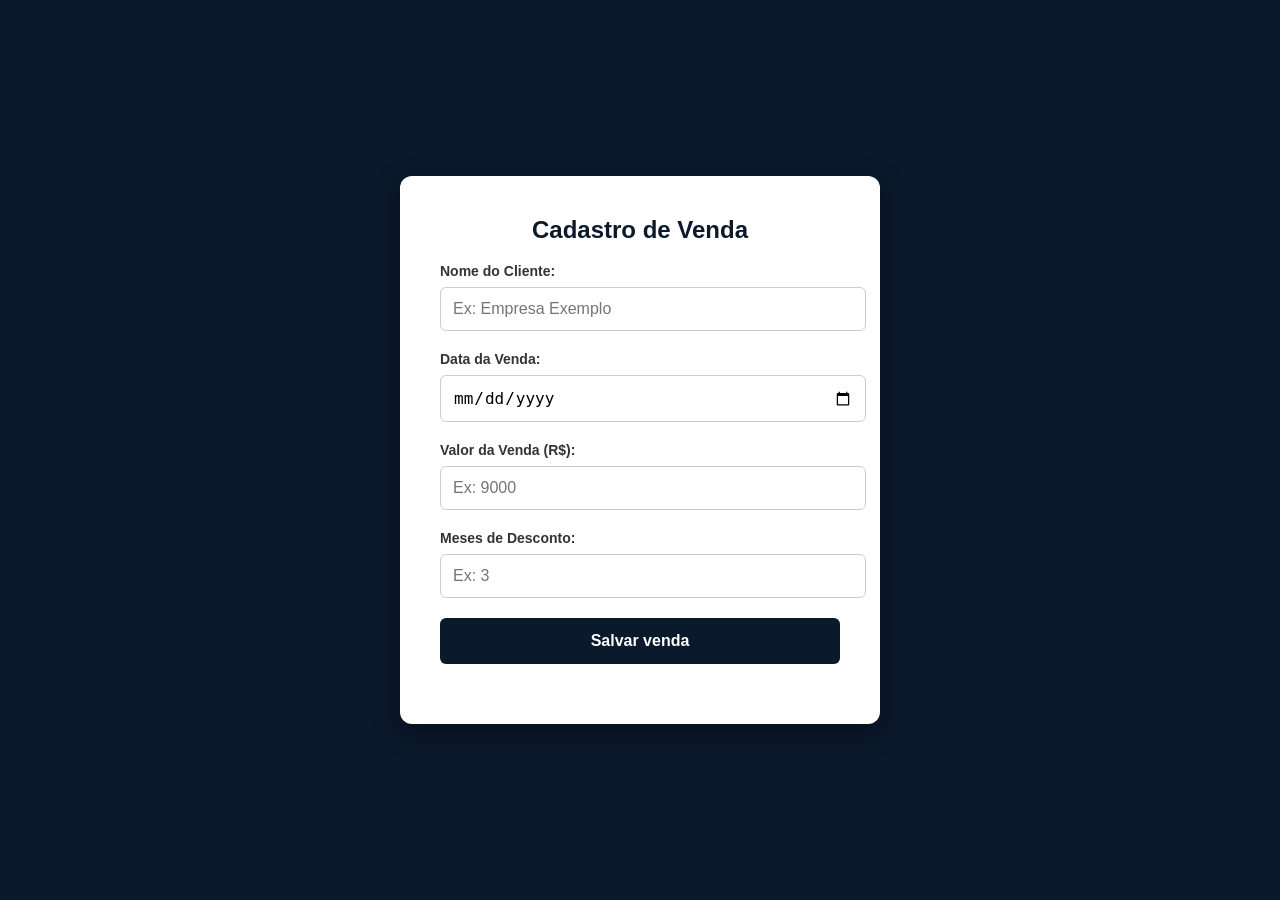
==== cadastroVenda.html @ d60046ad "automação dados dashboard com localhost" ====
<!DOCTYPE html>
<html lang="pt-BR">
<head>
    <meta charset="UTF-8">
    <meta name="viewport" content="width=device-width, initial-scale=1.0">
    <title>Painel de Vendas</title>
    <!-- Conectando a pintura e o design -->
    <link rel="stylesheet" href="style.css">
</head>
<body>
    
    <div class="painel-sistema">
        <h2>Cadastro de Venda</h2>
        
        <!-- Campo para o nome do cliente -->
        <label>Nome do Cliente:</label>
        <input type="text" id="nome-cliente" placeholder="Ex: Empresa Exemplo">

        <!-- Campo para a data da venda -->
        <label>Data da Venda:</label>
        <input type="date" id="data-venda">

        <!-- Campo para o valor financeiro -->
        <label>Valor da Venda (R$):</label>
        <input type="number" id="valor-da-venda" placeholder="Ex: 9000">

        <!-- Campo para meses de desconto -->
        <label>Meses de Desconto:</label>
        <input type="number" id="meses-desconto" placeholder="Ex: 3">
        
        <!-- O gatilho para rodar a conta -->
        <button id="botao-salvar">Salvar venda</button>
        
        <!-- Quadro de avisos para o resultado -->
        <p id="texto-resultado"></p>
    </div>

    <!-- Conectando o cérebro/motor matemático -->
    <script src="script.js"></script>
</body>
</html>
---- style.css ----
/* 1. CONFIGURAÇÃO GERAL DA PÁGINA */
body {
    background-color: #0b192c; /* O azul marinho escuro elegante */
    font-family: 'Segoe UI', Tahoma, Geneva, Verdana, sans-serif; /* Fonte moderna e limpa */
    display: flex; /* Essas 3 linhas centralizam tudo perfeitamente no meio da tela */
    justify-content: center;
    align-items: center;
    height: 100vh; /* Faz a tela ocupar 100% da altura do monitor */
    margin: 0;
}

/* 2. A CAIXA BRANCA PRINCIPAL (Nosso Painel) */
.painel-sistema {
    background-color: #ffffff; /* Fundo branco minimalista */
    padding: 40px; /* Espaço interno para não ficar espremido */
    border-radius: 12px; /* Deixa as bordas arredondadas (visual moderno) */
    box-shadow: 0 8px 24px rgba(0, 0, 0, 0.4); /* Uma sombra suave flutuante */
    width: 100%;
    max-width: 400px; /* Não deixa a caixa ficar larga demais em telas grandes */
}

/* 3. TÍTULOS E TEXTOS */
h2 {
    text-align: center;
    color: #0b192c; /* Título em azul escuro */
    margin-top: 0;
}

label {
    display: block; /* Coloca o texto em cima do campo de digitação */
    margin-bottom: 8px;
    font-weight: bold;
    color: #333333;
    font-size: 14px;
}

/* 4. OS CAMPOS DE DIGITAÇÃO */
input {
    width: 100%; /* Ocupa toda a largura da caixa branca */
    padding: 12px;
    margin-bottom: 20px;
    border: 1.5px solid #cccccc; /* Bordinha cinza clara */
    border-radius: 6px;
    font-size: 16px;
    outline: none; /* Tira aquela borda feia padrão do navegador */
}

/* Efeito quando para quando clicar dentro do campo para digitar */
input:focus {
    border-color: #0b192c; /* A borda fica azul marinho para destacar */
}

/* 5. OS BOTÕES */
button {
    width: 100%;
    padding: 14px;
    background-color: #0b192c; /* Fundo azul marinho */
    color: #ffffff; /* Letra branca */
    border: none;
    border-radius: 6px;
    font-size: 16px;
    font-weight: bold;
    cursor: pointer; /* Transforma o mouse numa mãozinha */
    transition: 0.3s; /* Faz a mudança de cor ao passar o mouse ser suave */
}

/* Efeito quando passar o mouse em cima do botão */
button:hover {
    background-color: #1a365d; /* Um azul um pouquinho mais claro */
}

/* 6. LINKS E TEXTOS EXTRAS (Como o link de login e o resultado) */
p {
    text-align: center;
    margin-top: 20px;
    font-size: 14px;
}

a {
    color: #0b192c;
    text-decoration: none; /* Tira o sublinhado clássico de link */
    font-weight: bold;
}

a:hover {
    text-decoration: underline; /* Coloca o sublinhado só ao passar o mouse */
}
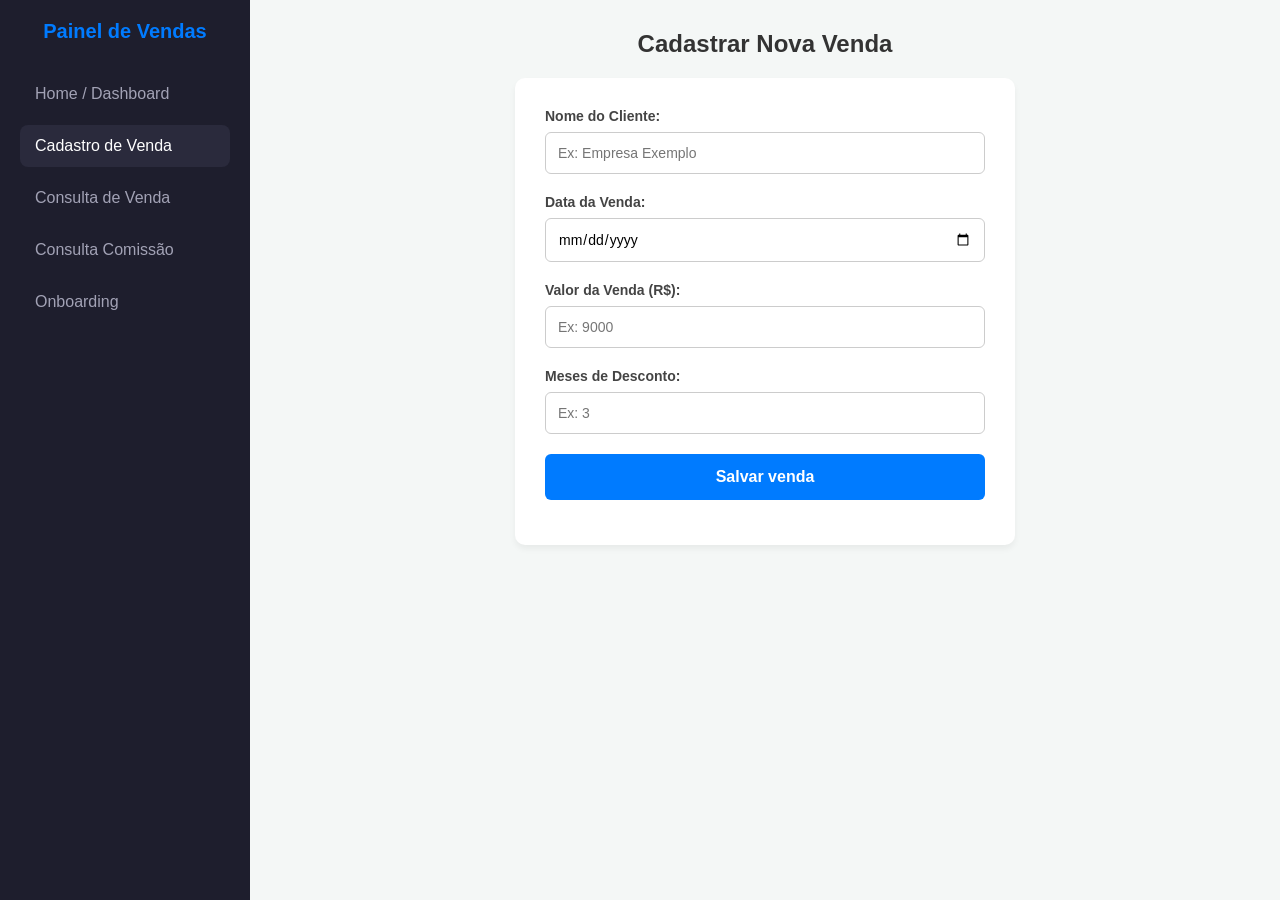
==== commit 1ed68449: "Tela de cadastro de venda" ====
--- a/cadastroVenda.html
+++ b/cadastroVenda.html
@@ -3,39 +3,168 @@
 <head>
     <meta charset="UTF-8">
     <meta name="viewport" content="width=device-width, initial-scale=1.0">
-    <title>Painel de Vendas</title>
-    <!-- Conectando a pintura e o design -->
-    <link rel="stylesheet" href="style.css">
+    <title>Cadastro de Venda</title>
+    <style>
+        * {
+            margin: 0;
+            padding: 0;
+            box-sizing: border-box;
+            font-family: Arial, sans-serif;
+        }
+
+        body {
+            display: flex;
+            height: 100vh;
+            background-color: #f4f7f6;
+        }
+
+        /* Menu Lateral (Exatamente igual ao Dash) */
+        aside {
+            width: 250px;
+            background-color: #1e1e2d;
+            color: #fff;
+            display: flex;
+            flex-direction: column;
+            padding: 20px;
+        }
+
+        aside h2 {
+            font-size: 20px;
+            margin-bottom: 30px;
+            text-align: center;
+            color: #007BFF; /* Mudei para Azul aqui também! */
+        }
+
+        aside a {
+            color: #a2a2b5;
+            text-decoration: none;
+            padding: 12px 15px;
+            border-radius: 8px;
+            margin-bottom: 10px;
+            transition: 0.3s;
+        }
+
+        aside a:hover, aside a.active {
+            background-color: #2a2a3c;
+            color: #fff;
+        }
+
+        /* Conteúdo Principal */
+        main {
+            flex: 1;
+            padding: 30px;
+            overflow-y: auto;
+        }
+
+        header h1 {
+            font-size: 24px;
+            color: #333;
+            margin-bottom: 20px;
+            text-align: center; /* <-- Adicionado para centralizar o texto do título */
+        }
+
+        /* Caixa Branca */
+        .box {
+            background: #fff;
+            padding: 30px;
+            border-radius: 10px;
+            box-shadow: 0 4px 6px rgba(0,0,0,0.05);
+            max-width: 500px; 
+            width: 100%; /* <-- Garante que a caixa não vai encolher */
+            margin: 0 auto; /* <-- O TRUQUE MÁGICO: Centraliza a caixa no meio da tela! */
+        }
+
+        /* Estilos do Formulário */
+        label {
+            display: block;
+            margin-bottom: 8px;
+            font-weight: bold;
+            color: #444;
+            font-size: 14px;
+        }
+
+        input {
+            width: 100%;
+            padding: 12px;
+            margin-bottom: 20px;
+            border: 1px solid #ccc;
+            border-radius: 6px;
+            font-size: 14px;
+            outline: none;
+        }
+
+        input:focus {
+            border-color: #007BFF;
+        }
+
+        button {
+            width: 100%;
+            padding: 14px;
+            background-color: #007BFF; /* Botão Azul */
+            color: #ffffff;
+            border: none;
+            border-radius: 6px;
+            font-size: 16px;
+            font-weight: bold;
+            cursor: pointer;
+            transition: 0.3s;
+        }
+
+        button:hover {
+            background-color: #0056b3;
+        }
+        
+        #texto-resultado {
+            text-align: center;
+            margin-top: 15px;
+            font-weight: bold;
+            color: #28a745;
+        }
+    </style>
 </head>
 <body>
-    
-    <div class="painel-sistema">
-        <h2>Cadastro de Venda</h2>
+
+    <!-- Menu Lateral -->
+    <aside>
+        <h2>Painel de Vendas</h2>
+        <!-- Voltei o link para o dash.html -->
+        <a href="dash.html">Home / Dashboard</a> 
         
-        <!-- Campo para o nome do cliente -->
-        <label>Nome do Cliente:</label>
-        <input type="text" id="nome-cliente" placeholder="Ex: Empresa Exemplo">
+        <!-- Agora o ativo é a página de cadastro -->
+        <a href="cadastroVenda.html" class="active">Cadastro de Venda</a> 
+        <a href="#">Consulta de Venda</a>
+        <a href="#">Consulta Comissão</a>
+        <a href="#">Onboarding</a>
+    </aside>
 
-        <!-- Campo para a data da venda -->
-        <label>Data da Venda:</label>
-        <input type="date" id="data-venda">
+    <!-- Conteúdo Principal -->
+    <main>
+        <header>
+            <h1>Cadastrar Nova Venda</h1>
+        </header>
 
-        <!-- Campo para o valor financeiro -->
-        <label>Valor da Venda (R$):</label>
-        <input type="number" id="valor-da-venda" placeholder="Ex: 9000">
+        <!-- A caixa branca com o formulário dentro -->
+        <div class="box">
+            <label>Nome do Cliente:</label>
+            <input type="text" id="nome-cliente" placeholder="Ex: Empresa Exemplo">
 
-        <!-- Campo para meses de desconto -->
-        <label>Meses de Desconto:</label>
-        <input type="number" id="meses-desconto" placeholder="Ex: 3">
-        
-        <!-- O gatilho para rodar a conta -->
-        <button id="botao-salvar">Salvar venda</button>
-        
-        <!-- Quadro de avisos para o resultado -->
-        <p id="texto-resultado"></p>
-    </div>
+            <label>Data da Venda:</label>
+            <input type="date" id="data-venda">
 
-    <!-- Conectando o cérebro/motor matemático -->
+            <label>Valor da Venda (R$):</label>
+            <input type="number" id="valor-da-venda" placeholder="Ex: 9000">
+
+            <label>Meses de Desconto:</label>
+            <input type="number" id="meses-desconto" placeholder="Ex: 3">
+            
+            <button id="botao-salvar">Salvar venda</button>
+            
+            <p id="texto-resultado"></p>
+        </div>
+    </main>
+
+    <!-- Puxa o seu script para o botão funcionar -->
     <script src="script.js"></script>
+
 </body>
 </html>
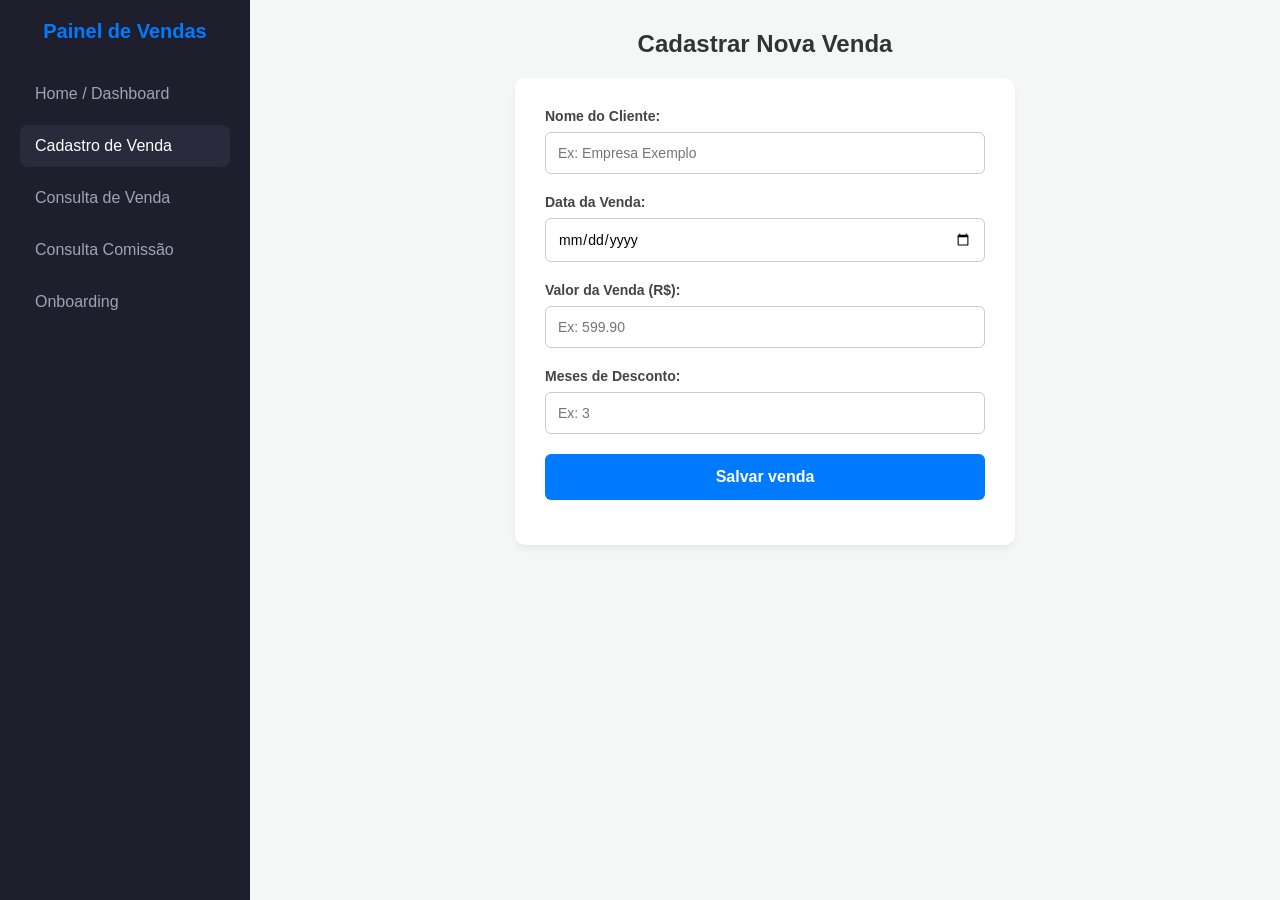
==== commit 08a15bbc: "Tela filtro" ====
--- a/cadastroVenda.html
+++ b/cadastroVenda.html
@@ -132,8 +132,8 @@
         
         <!-- Agora o ativo é a página de cadastro -->
         <a href="cadastroVenda.html" class="active">Cadastro de Venda</a> 
-        <a href="#">Consulta de Venda</a>
-        <a href="#">Consulta Comissão</a>
+        <a href="consultaVenda.html">Consulta de Venda</a>
+        <a href="consultaComissao.html">Consulta Comissão</a>
         <a href="#">Onboarding</a>
     </aside>
 
@@ -152,7 +152,7 @@
             <input type="date" id="data-venda">
 
             <label>Valor da Venda (R$):</label>
-            <input type="number" id="valor-da-venda" placeholder="Ex: 9000">
+            <input type="number" id="valor-da-venda" step="0.01" placeholder="Ex: 599.90">
 
             <label>Meses de Desconto:</label>
             <input type="number" id="meses-desconto" placeholder="Ex: 3">
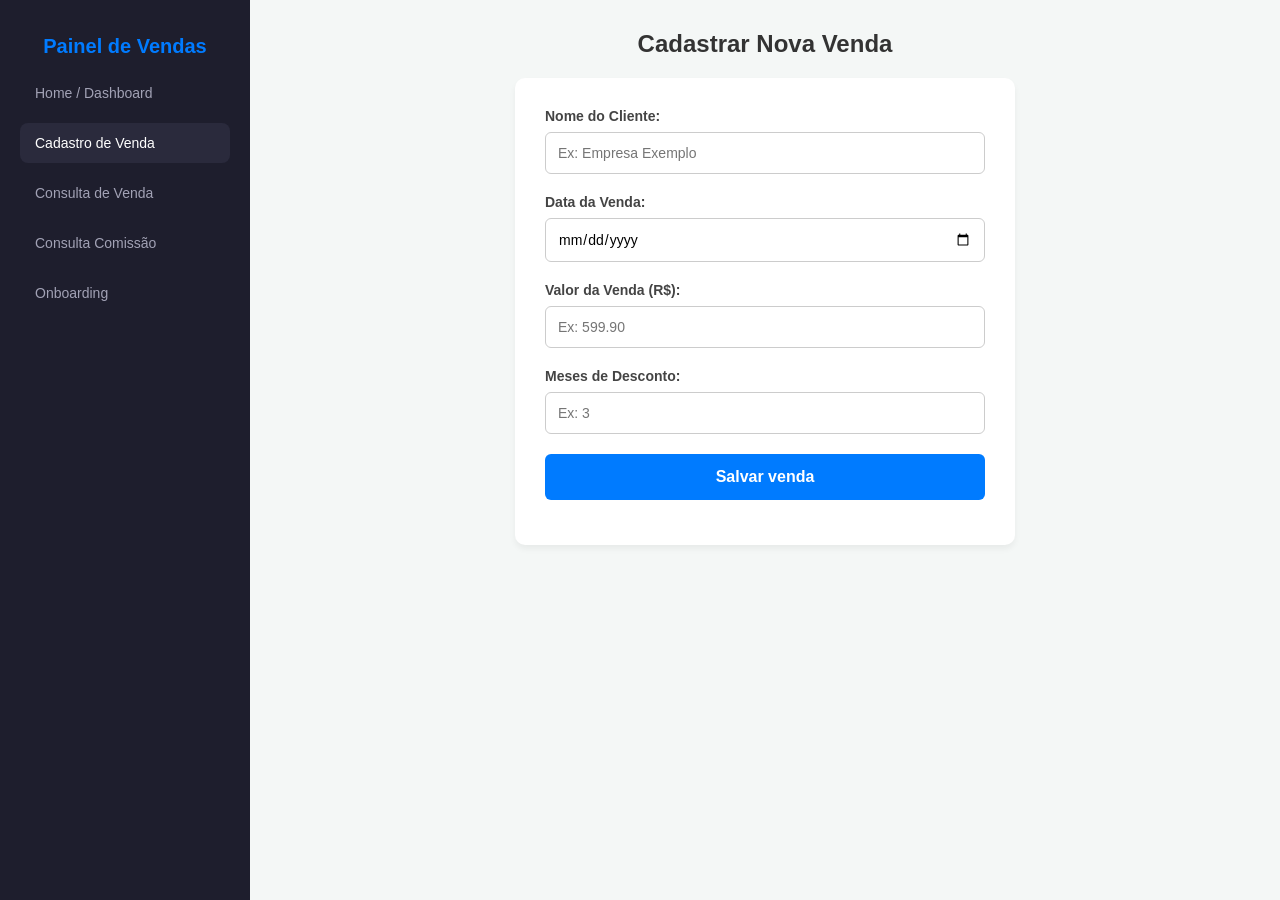
==== commit 962bf260: "Ajuste localstorage" ====
--- a/cadastroVenda.html
+++ b/cadastroVenda.html
@@ -30,9 +30,10 @@
 
         aside h2 {
             font-size: 20px;
-            margin-bottom: 30px;
+            margin-bottom: 15px;
             text-align: center;
-            color: #007BFF; /* Mudei para Azul aqui também! */
+            color: #007BFF;
+            margin-top: 15px;
         }
 
         aside a {
@@ -42,6 +43,7 @@
             border-radius: 8px;
             margin-bottom: 10px;
             transition: 0.3s;
+            font-size: 14px;
         }
 
         aside a:hover, aside a.active {
@@ -120,6 +122,33 @@
             font-weight: bold;
             color: #28a745;
         }
+
+        /* Estilo da Caixinha de Sucesso (Toast) */
+        .toast {
+            visibility: hidden;
+            min-width: 250px;
+            background-color: #28a745; /* Verde sucesso */
+            color: #fff;
+            text-align: center;
+            border-radius: 8px;
+            padding: 16px 20px;
+            position: fixed; /* Fixa a caixa na tela */
+            z-index: 1000;
+            right: 30px; /* Aparece no canto direito */
+            top: 30px; /* No topo da tela */
+            font-size: 16px;
+            font-weight: bold;
+            box-shadow: 0 4px 12px rgba(0,0,0,0.15);
+            opacity: 0;
+            transition: opacity 0.5s ease-in-out, visibility 0.5s;
+        }
+
+        /* Classe mágica que o JavaScript vai usar para mostrar a caixa */
+        .toast.mostrar {
+            visibility: visible;
+            opacity: 1;
+        }
+
     </style>
 </head>
 <body>
@@ -134,7 +163,7 @@
         <a href="cadastroVenda.html" class="active">Cadastro de Venda</a> 
         <a href="consultaVenda.html">Consulta de Venda</a>
         <a href="consultaComissao.html">Consulta Comissão</a>
-        <a href="#">Onboarding</a>
+        <a href="onboarding.html">Onboarding</a>
     </aside>
 
     <!-- Conteúdo Principal -->
@@ -161,9 +190,10 @@
             
             <p id="texto-resultado"></p>
         </div>
+        <!-- Caixinha de Notificação (Toast) -->
+    <div id="toast-sucesso" class="toast">Venda registrada com sucesso! 🎉</div>
     </main>
-
-    <!-- Puxa o seu script para o botão funcionar -->
+    <script src="storage-helper.js"></script>   
     <script src="script.js"></script>
 
 </body>
